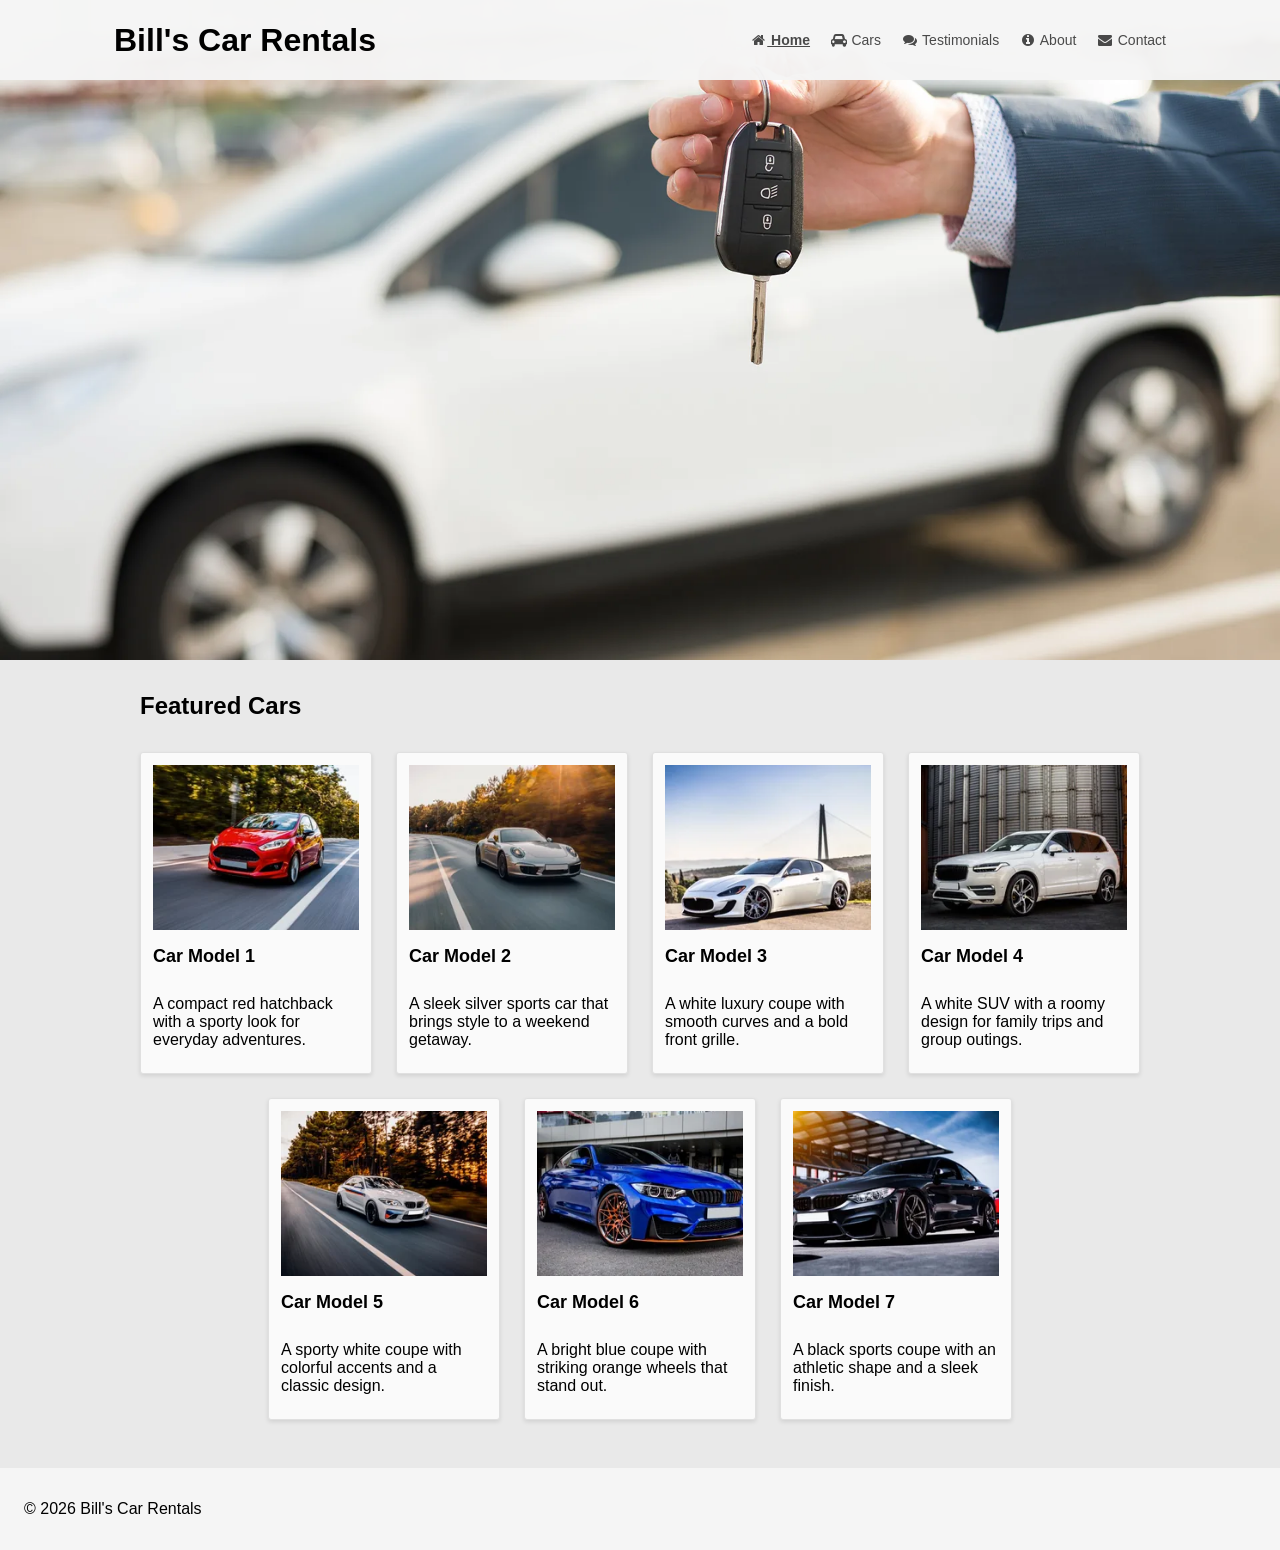
==== index.html @ f3f2e4a2 "Group navigation icons and labels under shared nav-link class" ====
<!DOCTYPE html>
<html lang="en">

<head>
   <meta charset="utf-8">
   <meta name="viewport" content="width=device-width, initial-scale=1.0">
   <meta name="description" content="Bill's Car Rentals">
   <meta name="author" content="Bill Walbuck">
   <title>Bill's Car Rentals</title>
   <link rel="stylesheet" href="https://cdnjs.cloudflare.com/ajax/libs/font-awesome/4.7.0/css/font-awesome.min.css">
   <link rel="stylesheet" href="styles.css">
</head>

<body>
   <section class="hero" aria-labelledby="site-title">
   <header class="site-header">
      <div class="hero-top">
         <h1 id="site-title"><a href="index.html">Bill's Car Rentals</a></h1>
         <nav class="site-nav" aria-label="Main navigation">
            <input class="nav-check" type="checkbox" id="nav-check" aria-label="Show navigation menu" aria-controls="nav-links">
            <label class="nav-toggle" for="nav-check" title="Toggle navigation menu">
               <i class="fa fa-bars" aria-hidden="true"></i>
               <i class="fa fa-times" aria-hidden="true"></i>
            </label>
            <div class="nav-links" id="nav-links">
               <a class="nav-link" href="index.html" aria-current="page"><i class="fa fa-home" aria-hidden="true"></i> Home</a>
               <a class="nav-link" href="cars.html"><i class="fa fa-car" aria-hidden="true"></i> Cars</a>
               <a class="nav-link" href="testimonials.html"><i class="fa fa-comments" aria-hidden="true"></i> Testimonials</a>
               <a class="nav-link" href="about.html"><i class="fa fa-info-circle" aria-hidden="true"></i> About</a>
               <a class="nav-link" href="contact.html"><i class="fa fa-envelope" aria-hidden="true"></i> Contact</a>
            </div>
         </nav>
      </div>
   </header>
   </section>

   <main>
      <section class="featured-cars" aria-labelledby="featured-title">
         <h2 id="featured-title">Featured Cars</h2>
         <div class="car-list">
            <article class="car-card">
               <picture>
                  <source media="(min-width: 601px)" type="image/webp"
                     srcset="images/responsive/car_1-240.webp 240w, images/responsive/car_1-320.webp 320w, images/responsive/car_1-400.webp 400w, images/responsive/car_1-500.webp 500w"
                     sizes="206px">
                  <source type="image/webp"
                     srcset="images/responsive/car_1-240.webp 240w, images/responsive/car_1-320.webp 320w, images/responsive/car_1-400.webp 400w, images/responsive/car_1-500.webp 500w"
                     sizes="(max-width: 307px) calc(100vw - 74px), 234px">
                  <img src="images/car_1.jpg" alt="Red hatchback driving along a tree-lined road" width="500" height="400" loading="lazy">
               </picture>
               <h3>Car Model 1</h3>
               <p>A compact red hatchback with a sporty look for everyday adventures.</p>
            </article>
            <article class="car-card">
               <picture>
                  <source media="(min-width: 601px)" type="image/webp"
                     srcset="images/responsive/car_2-240.webp 240w, images/responsive/car_2-320.webp 320w, images/responsive/car_2-400.webp 400w, images/responsive/car_2-500.webp 500w"
                     sizes="206px">
                  <source type="image/webp"
                     srcset="images/responsive/car_2-240.webp 240w, images/responsive/car_2-320.webp 320w, images/responsive/car_2-400.webp 400w, images/responsive/car_2-500.webp 500w"
                     sizes="(max-width: 307px) calc(100vw - 74px), 234px">
                  <img src="images/car_2.jpg" alt="Silver sports car on a winding road" width="500" height="400" loading="lazy">
               </picture>
               <h3>Car Model 2</h3>
               <p>A sleek silver sports car that brings style to a weekend getaway.</p>
            </article>
            <article class="car-card">
               <picture>
                  <source media="(min-width: 601px)" type="image/webp"
                     srcset="images/responsive/car_3-240.webp 240w, images/responsive/car_3-320.webp 320w, images/responsive/car_3-400.webp 400w, images/responsive/car_3-500.webp 500w"
                     sizes="206px">
                  <source type="image/webp"
                     srcset="images/responsive/car_3-240.webp 240w, images/responsive/car_3-320.webp 320w, images/responsive/car_3-400.webp 400w, images/responsive/car_3-500.webp 500w"
                     sizes="(max-width: 307px) calc(100vw - 74px), 234px">
                  <img src="images/car_3.jpg" alt="White sports coupe parked near a bridge" width="500" height="400" loading="lazy">
               </picture>
               <h3>Car Model 3</h3>
               <p>A white luxury coupe with smooth curves and a bold front grille.</p>
            </article>
            <article class="car-card">
               <picture>
                  <source media="(min-width: 601px)" type="image/webp"
                     srcset="images/responsive/car_4-240.webp 240w, images/responsive/car_4-320.webp 320w, images/responsive/car_4-400.webp 400w, images/responsive/car_4-500.webp 500w"
                     sizes="206px">
                  <source type="image/webp"
                     srcset="images/responsive/car_4-240.webp 240w, images/responsive/car_4-320.webp 320w, images/responsive/car_4-400.webp 400w, images/responsive/car_4-500.webp 500w"
                     sizes="(max-width: 307px) calc(100vw - 74px), 234px">
                  <img src="images/car_4.jpg" alt="White SUV parked outside a building" width="500" height="400" loading="lazy">
               </picture>
               <h3>Car Model 4</h3>
               <p>A white SUV with a roomy design for family trips and group outings.</p>
            </article>
            <article class="car-card">
               <picture>
                  <source media="(min-width: 601px)" type="image/webp"
                     srcset="images/responsive/car_5-240.webp 240w, images/responsive/car_5-320.webp 320w, images/responsive/car_5-400.webp 400w, images/responsive/car_5-500.webp 500w"
                     sizes="206px">
                  <source type="image/webp"
                     srcset="images/responsive/car_5-240.webp 240w, images/responsive/car_5-320.webp 320w, images/responsive/car_5-400.webp 400w, images/responsive/car_5-500.webp 500w"
                     sizes="(max-width: 307px) calc(100vw - 74px), 234px">
                  <img src="images/car_5.jpg" alt="White sports coupe driving through a forest" width="500" height="400" loading="lazy">
               </picture>
               <h3>Car Model 5</h3>
               <p>A sporty white coupe with colorful accents and a classic design.</p>
            </article>
            <article class="car-card">
               <picture>
                  <source media="(min-width: 601px)" type="image/webp"
                     srcset="images/responsive/car_6-240.webp 240w, images/responsive/car_6-320.webp 320w, images/responsive/car_6-400.webp 400w, images/responsive/car_6-500.webp 500w"
                     sizes="206px">
                  <source type="image/webp"
                     srcset="images/responsive/car_6-240.webp 240w, images/responsive/car_6-320.webp 320w, images/responsive/car_6-400.webp 400w, images/responsive/car_6-500.webp 500w"
                     sizes="(max-width: 307px) calc(100vw - 74px), 234px">
                  <img src="images/car_6.jpg" alt="Blue sports coupe with orange wheels" width="500" height="400" loading="lazy">
               </picture>
               <h3>Car Model 6</h3>
               <p>A bright blue coupe with striking orange wheels that stand out.</p>
            </article>
            <article class="car-card">
               <picture>
                  <source media="(min-width: 601px)" type="image/webp"
                     srcset="images/responsive/car_7-240.webp 240w, images/responsive/car_7-320.webp 320w, images/responsive/car_7-400.webp 400w, images/responsive/car_7-500.webp 500w"
                     sizes="206px">
                  <source type="image/webp"
                     srcset="images/responsive/car_7-240.webp 240w, images/responsive/car_7-320.webp 320w, images/responsive/car_7-400.webp 400w, images/responsive/car_7-500.webp 500w"
                     sizes="(max-width: 307px) calc(100vw - 74px), 234px">
                  <img src="images/car_7.jpg" alt="Black sports coupe parked at a racetrack" width="500" height="400" loading="lazy">
               </picture>
               <h3>Car Model 7</h3>
               <p>A black sports coupe with an athletic shape and a sleek finish.</p>
            </article>
         </div>
      </section>
   </main>
   <footer>
      <p>&copy; 2026 Bill's Car Rentals</p>
   </footer>

</body>

</html>
---- styles.css ----
img {
   max-width: 100%;
   height: auto;
}

body {
   font-family: Arial, Helvetica, sans-serif;
}

.nav-link {
   white-space: nowrap;
   color: rgba(0, 0, 0, 0.7);
   text-decoration: none;
}

.nav-link:hover {
   color: cadetblue;
   text-decoration: underline;
}

main p {
   font-size: 2rem;
   font-weight: bold;
}

* {
   box-sizing: border-box;
}

body {
   margin: 0;
}

.hero {
   min-height: 660px;
   background-color: #f5f5f5;
   background-image: url("images/responsive/hero_1-600.jpg");
   background-size: cover;
   background-position: center;
}

.hero-top {
   display: flex;
   justify-content: space-between;
   align-items: center;
   gap: 2rem;
   max-width: 1100px;
   margin: 0 auto;
   padding: 20px 24px;
}

.site-header h1 {
   margin: 0;
   font-size: 1.75rem;
   font-size: clamp(1.5rem, 1rem + 1.5vw, 2rem);
}

.nav-links {
   display: flex;
   flex-wrap: nowrap;
   justify-content: center;
   gap: 1.25rem;
}

.site-nav .nav-link {
   font-size: 0.875rem;
   font-size: clamp(0.8rem, 0.7rem + 0.3vw, 0.875rem);
}

.nav-link:focus-visible {
   color: cadetblue;
   text-decoration: underline;
   outline: 2px solid cadetblue;
   outline-offset: 4px;
}

.featured-cars {
   background-color: #e9e9e9;
   padding: 32px 24px 48px;
}

.featured-cars h2 {
   max-width: 1000px;
   margin: 0 auto 32px;
   font-size: 1.5rem;
}

.car-list {
   display: flex;
   flex-wrap: wrap;
   justify-content: center;
   gap: 24px;
   max-width: 1000px;
   margin: 0 auto;
}

.car-card {
   flex: 0 1 232px;
   padding: 12px;
   border: 1px solid #e0e0e0;
   border-radius: 3px;
   background-color: #fafafa;
   box-shadow: 0 2px 4px rgba(0, 0, 0, 0.1);
}

.car-card picture {
   display: block;
}

.car-card img {
   display: block;
   width: 100%;
   height: auto;
}

.car-card h3 {
   margin: 16px 0 28px;
   font-size: 1.125rem;
}

.car-card p {
   margin: 0 0 12px;
   font-size: 1rem;
   font-weight: normal;
}

footer {
   padding: 16px 24px;
}

@media (max-width: 600px) {
   .hero {
      min-height: 660px;
      background-position: left center;
   }

   .hero-top {
      flex-direction: column;
      gap: 28px;
      padding-top: 24px;
      text-align: center;
   }

   .nav-links {
      gap: 0;
   }

   .car-list {
      flex-direction: column;
      align-items: center;
   }

   .car-card {
      flex: 0 1 auto;
      width: 260px;
      max-width: 100%;
   }
}

@media (min-width: 601px) and (max-width: 767px) {
   .hero-top {
      flex-direction: column;
      text-align: center;
   }
}

@media (min-width: 600px) {
   .hero {
      background-image: url("images/responsive/hero_1-768.jpg");
   }
}

@media (min-width: 768px) {
   .hero {
      background-image: url("images/responsive/hero_1-992.jpg");
   }
}

@media (min-width: 992px) {
   .hero {
      background-image: url("images/responsive/hero_1-1200.jpg");
   }
}

@media (min-width: 1200px) {
   .hero {
      background-image: url("images/responsive/hero_1-1920.jpg");
   }
}

@supports (background-image: image-set(url("images/responsive/hero_1-600.webp") type("image/webp"))) {
   .hero {
      background-image: image-set(
         url("images/responsive/hero_1-600.webp") type("image/webp"),
         url("images/responsive/hero_1-600.jpg") type("image/jpeg")
      );
   }
   @media (min-width: 600px) {
      .hero {
         background-image: image-set(
            url("images/responsive/hero_1-768.webp") type("image/webp"),
            url("images/responsive/hero_1-768.jpg") type("image/jpeg")
         );
      }
   }
   @media (min-width: 768px) {
      .hero {
         background-image: image-set(
            url("images/responsive/hero_1-992.webp") type("image/webp"),
            url("images/responsive/hero_1-992.jpg") type("image/jpeg")
         );
      }
   }
   @media (min-width: 992px) {
      .hero {
         background-image: image-set(
            url("images/responsive/hero_1-1200.webp") type("image/webp"),
            url("images/responsive/hero_1-1200.jpg") type("image/jpeg")
         );
      }
   }
   @media (min-width: 1200px) {
      .hero {
         background-image: image-set(
            url("images/responsive/hero_1-1920.webp") type("image/webp"),
            url("images/responsive/hero_1-1920.jpg") type("image/jpeg")
         );
      }
   }
}

.site-header {
   background-color: rgba(245, 245, 245, 0.96);
}

.site-header h1 a {
   color: inherit;
   text-decoration: none;
}

.site-nav .nav-link {
   display: block;
   padding: 12px 0;
}

.site-nav .nav-link[aria-current="page"] {
   font-weight: bold;
   text-decoration: underline;
}

.site-nav .fa {
   width: 1.25em;
   text-align: center;
}

.nav-check {
   display: none;
}

.nav-toggle {
   display: none;
   padding: 10px 16px;
   border: 1px solid #555;
   border-radius: 4px;
   background: #fff;
   color: #333;
   font: inherit;
   cursor: pointer;
}

.nav-toggle:hover {
   background-color: #e9e9e9;
}

.nav-check:focus-visible + .nav-toggle {
   outline: 2px solid cadetblue;
   outline-offset: 4px;
}

.page-content {
   max-width: 1100px;
   min-height: 50vh;
   margin: 0 auto;
   padding: 32px 24px;
}

footer {
   background-color: #f5f5f5;
}

@media (min-width: 601px) and (max-width: 991px) {
   .hero-top {
      flex-direction: column;
      gap: 12px;
      text-align: center;
   }
}

@media (max-width: 600px) {
   .hero-top {
      position: relative;
      flex-direction: row;
      align-items: center;
      gap: 16px;
      text-align: left;
   }

   .site-header h1 {
      min-width: 0;
   }

   .site-nav {
      flex: 0 0 auto;
      margin-left: auto;
   }

   .nav-check {
      display: block;
      position: absolute;
      width: 1px;
      height: 1px;
      overflow: hidden;
      clip-path: inset(50%);
      white-space: nowrap;
   }

   .nav-toggle {
      display: inline-flex;
      align-items: center;
      justify-content: center;
      width: 44px;
      height: 44px;
      padding: 0;
   }

   .nav-links {
      display: none;
      flex-direction: column;
      align-items: stretch;
      position: absolute;
      top: 100%;
      right: 24px;
      z-index: 10;
      width: 240px;
      max-width: calc(100% - 48px);
      margin-top: 0;
      border: 1px solid #ddd;
      border-radius: 4px;
      background-color: #f5f5f5;
      box-shadow: 0 4px 8px rgba(0, 0, 0, 0.15);
      text-align: left;
   }

   .nav-check:checked ~ .nav-links {
      display: flex;
   }

   .site-nav .nav-link {
      padding: 12px 16px;
   }
}

.nav-toggle .fa-times {
   display: none;
}

.nav-check:checked + .nav-toggle .fa-bars {
   display: none;
}

.nav-check:checked + .nav-toggle .fa-times {
   display: inline-block;
}
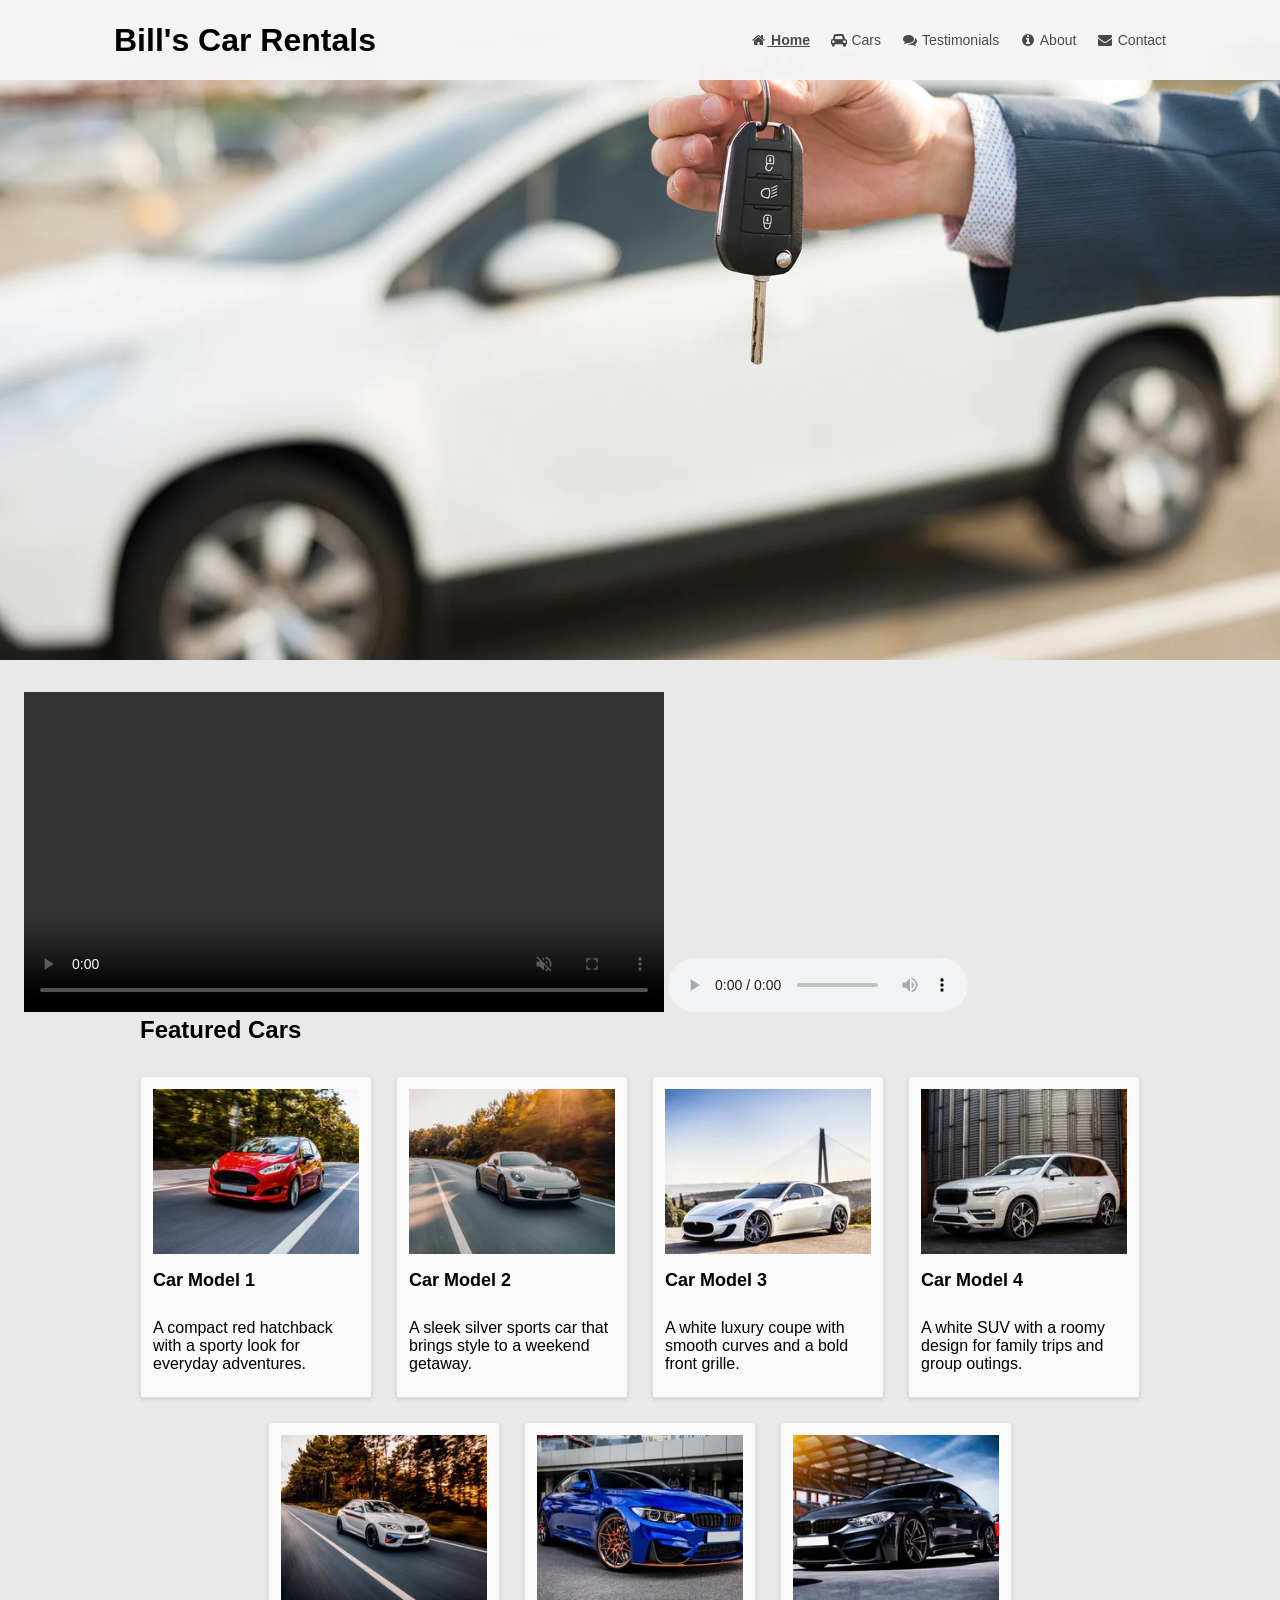
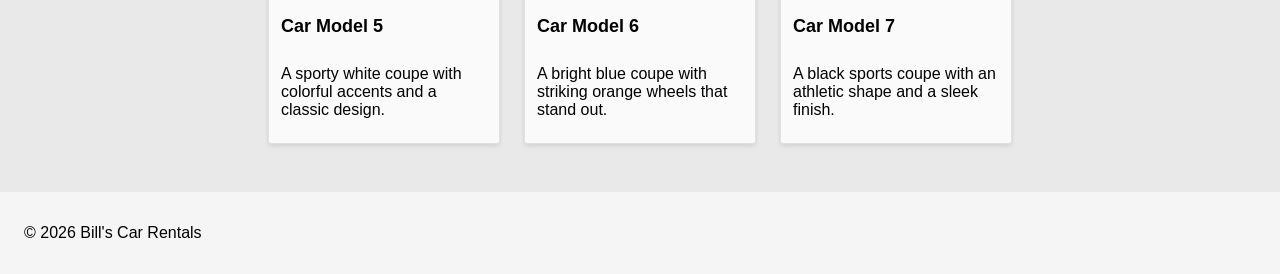
==== commit cf2d7a51: "Embed Lab 9 driving media" ====
--- a/index.html
+++ b/index.html
@@ -4,7 +4,7 @@
 <head>
    <meta charset="utf-8">
    <meta name="viewport" content="width=device-width, initial-scale=1.0">
-   <meta name="description" content="Bill's Car Rentals">
+   <meta name="description" content="SWDV-116 Lab 9">
    <meta name="author" content="Bill Walbuck">
    <title>Bill's Car Rentals</title>
    <link rel="stylesheet" href="https://cdnjs.cloudflare.com/ajax/libs/font-awesome/4.7.0/css/font-awesome.min.css">
@@ -36,6 +36,15 @@
 
    <main>
       <section class="featured-cars" aria-labelledby="featured-title">
+         <video controls autoplay muted playsinline width="640" aria-label="Driving video with subtitles">
+            <source src="DrivingVideo.mp4" type="video/mp4">
+            <track kind="subtitles" src="subtitles.vtt" srclang="en" label="English" default>
+            Your browser does not support the video element.
+         </video>
+         <audio controls autoplay preload="auto" aria-label="Driving music">
+            <source src="DrivingMusic.mp4" type="audio/mp4">
+            Your browser does not support the audio element.
+         </audio>
          <h2 id="featured-title">Featured Cars</h2>
          <div class="car-list">
             <article class="car-card">
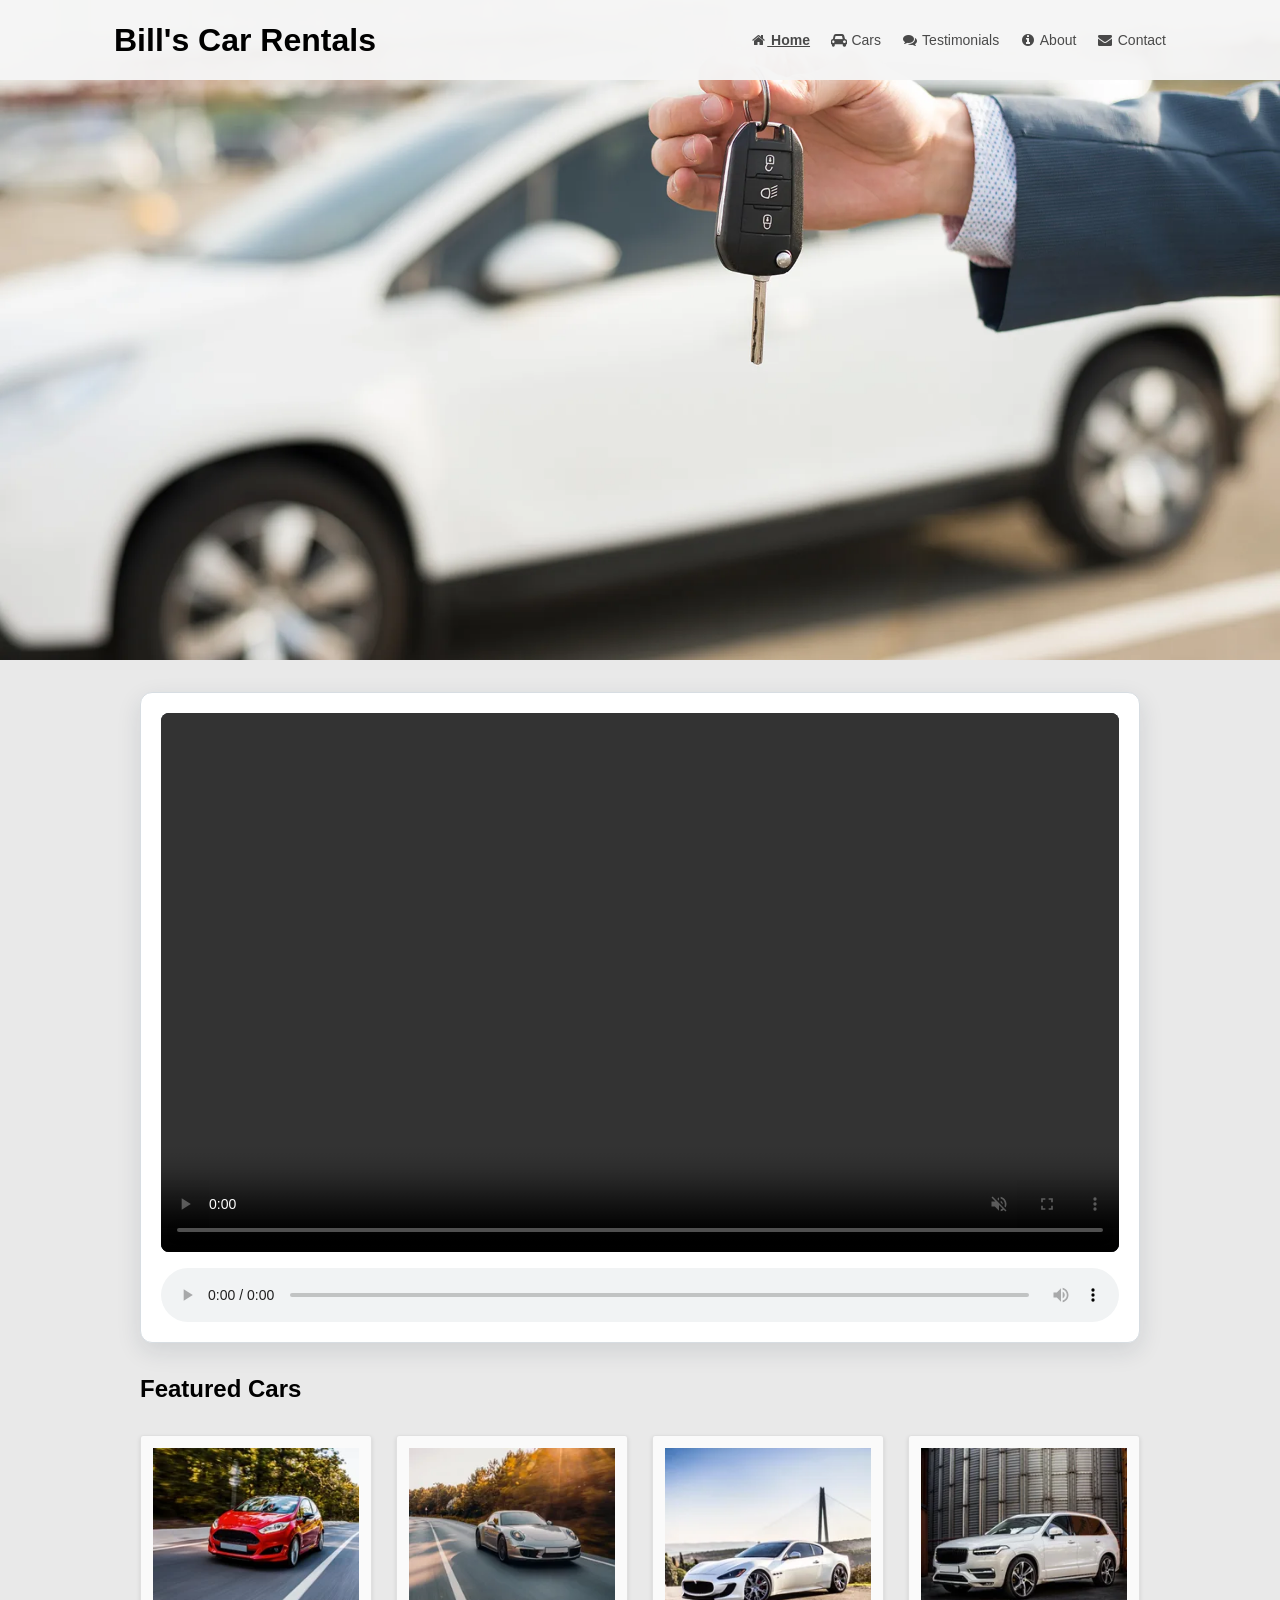
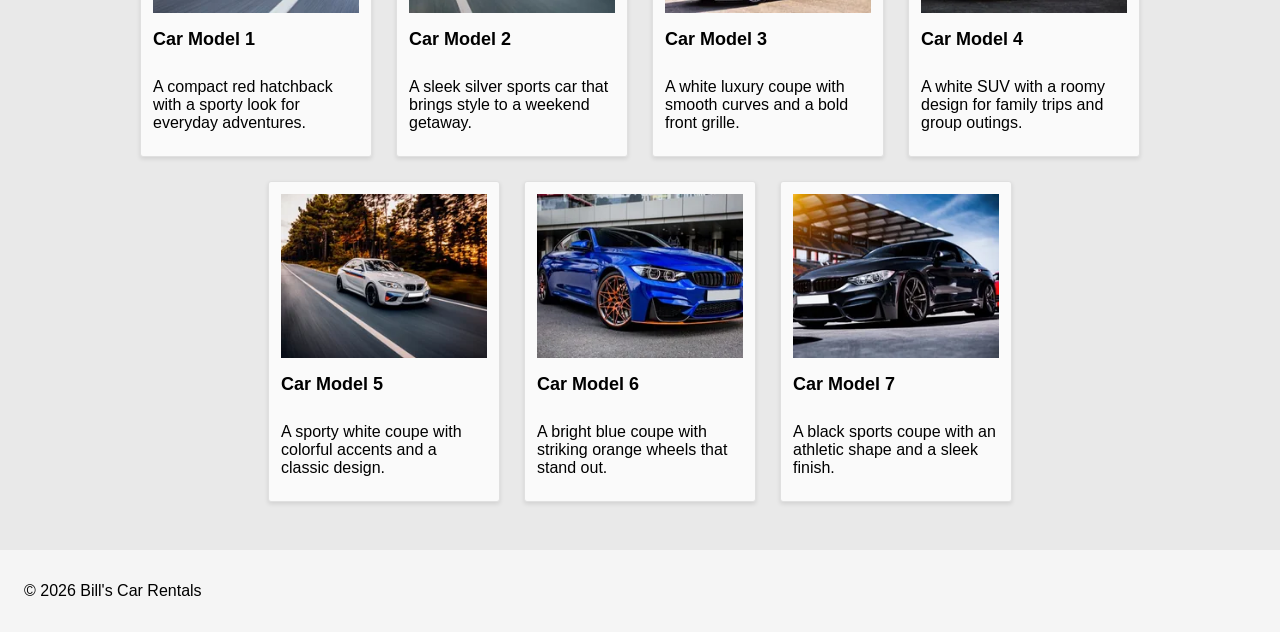
==== commit 42a90ba2: "Style and center the media players" ====
--- a/index.html
+++ b/index.html
@@ -36,15 +36,17 @@
 
    <main>
       <section class="featured-cars" aria-labelledby="featured-title">
-         <video controls autoplay muted playsinline width="640" aria-label="Driving video with subtitles">
-            <source src="DrivingVideo.mp4" type="video/mp4">
-            <track kind="subtitles" src="subtitles.vtt" srclang="en" label="English" default>
-            Your browser does not support the video element.
-         </video>
-         <audio controls autoplay preload="auto" aria-label="Driving music">
-            <source src="DrivingMusic.mp4" type="audio/mp4">
-            Your browser does not support the audio element.
-         </audio>
+         <div class="media-showcase" aria-label="Featured driving video and music">
+            <video controls autoplay muted playsinline aria-label="Driving video with subtitles">
+               <source src="DrivingVideo.mp4" type="video/mp4">
+               <track kind="subtitles" src="subtitles.vtt" srclang="en" label="English" default>
+               Your browser does not support the video element.
+            </video>
+            <audio controls autoplay preload="auto" aria-label="Driving music">
+               <source src="DrivingMusic.mp4" type="audio/mp4">
+               Your browser does not support the audio element.
+            </audio>
+         </div>
          <h2 id="featured-title">Featured Cars</h2>
          <div class="car-list">
             <article class="car-card">
--- a/styles.css
+++ b/styles.css
@@ -77,6 +77,37 @@
 .featured-cars {
    background-color: #e9e9e9;
    padding: 32px 24px 48px;
+}
+
+.media-showcase {
+   display: flex;
+   flex-direction: column;
+   align-items: center;
+   gap: 16px;
+   max-width: 1000px;
+   margin: 0 auto 32px;
+   padding: 20px;
+   border: 1px solid #d7dde2;
+   border-radius: 12px;
+   background-color: #fff;
+   box-shadow: 0 8px 24px rgba(23, 42, 58, 0.12);
+}
+
+.media-showcase video {
+   display: block;
+   width: 100%;
+   max-width: 960px;
+   height: auto;
+   aspect-ratio: 16 / 9;
+   object-fit: cover;
+   border-radius: 8px;
+   background-color: #101820;
+}
+
+.media-showcase audio {
+   display: block;
+   width: 100%;
+   max-width: 960px;
 }
 
 .featured-cars h2 {
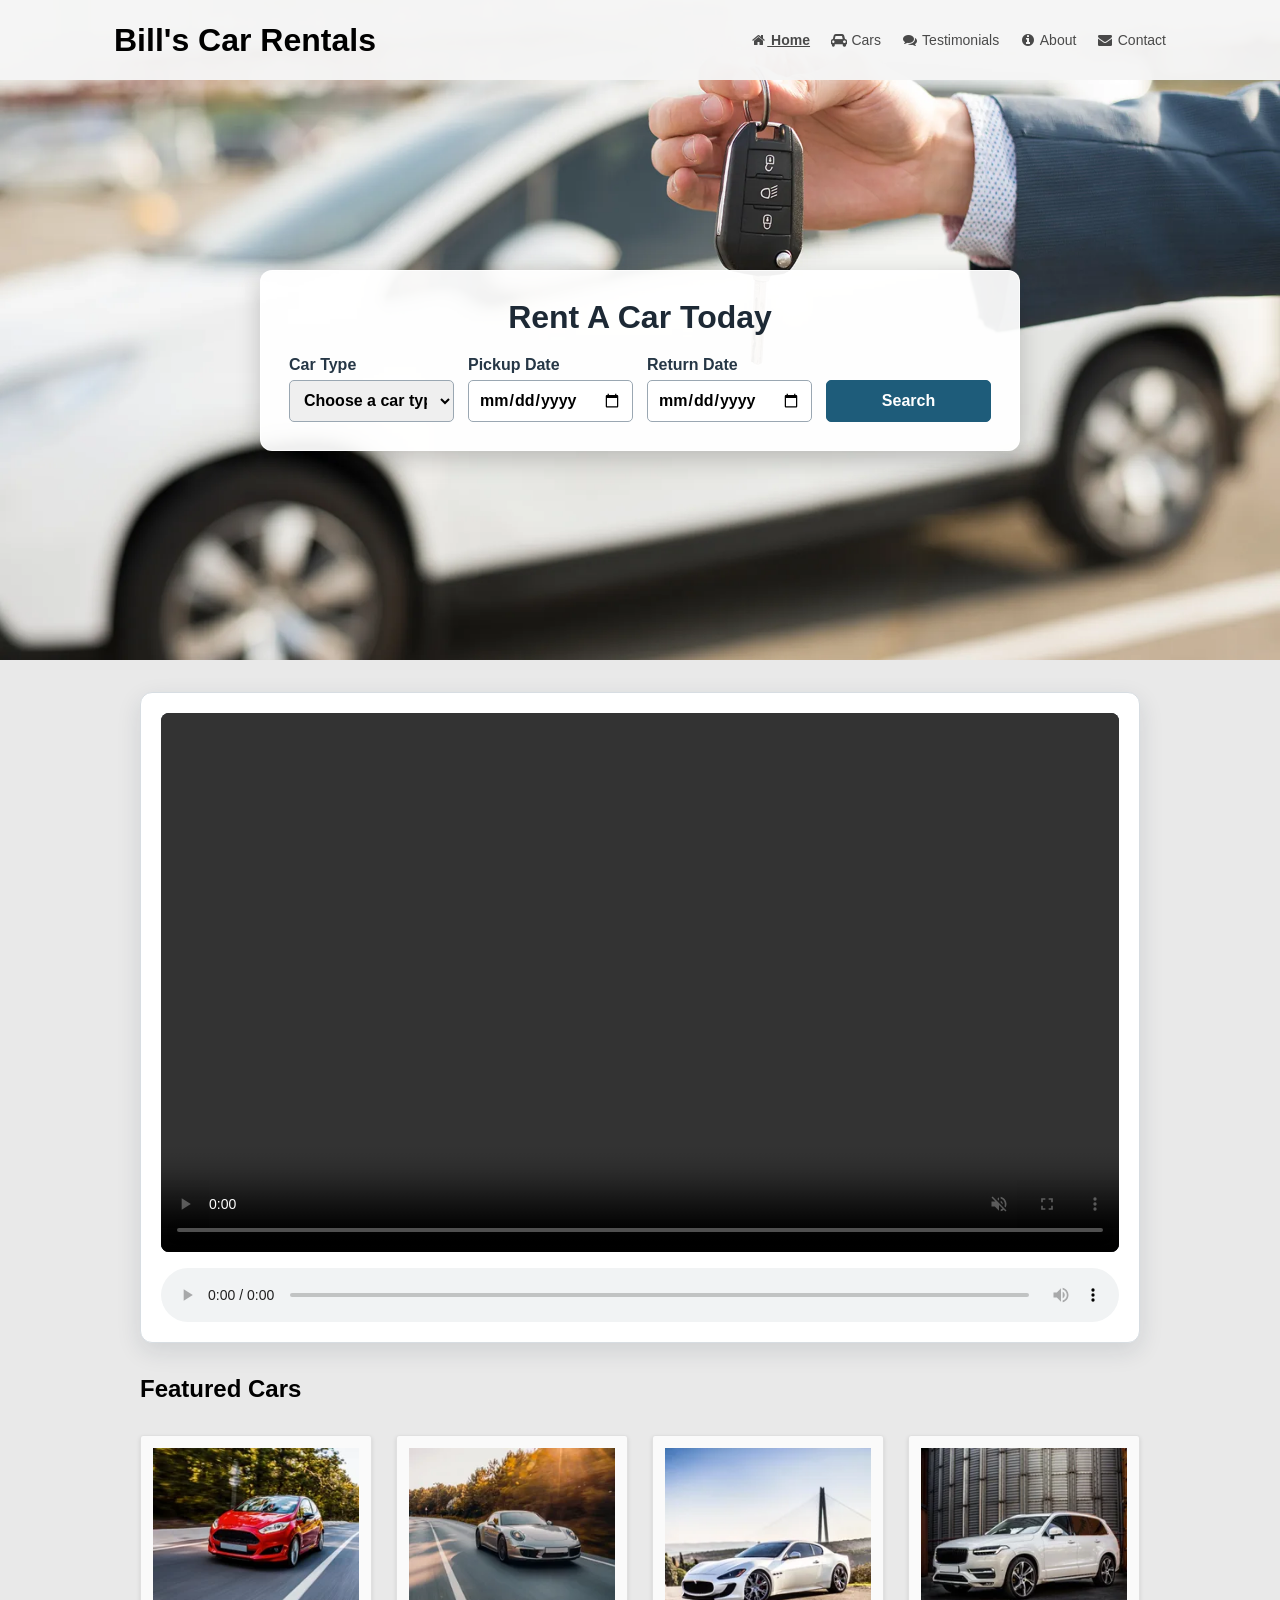
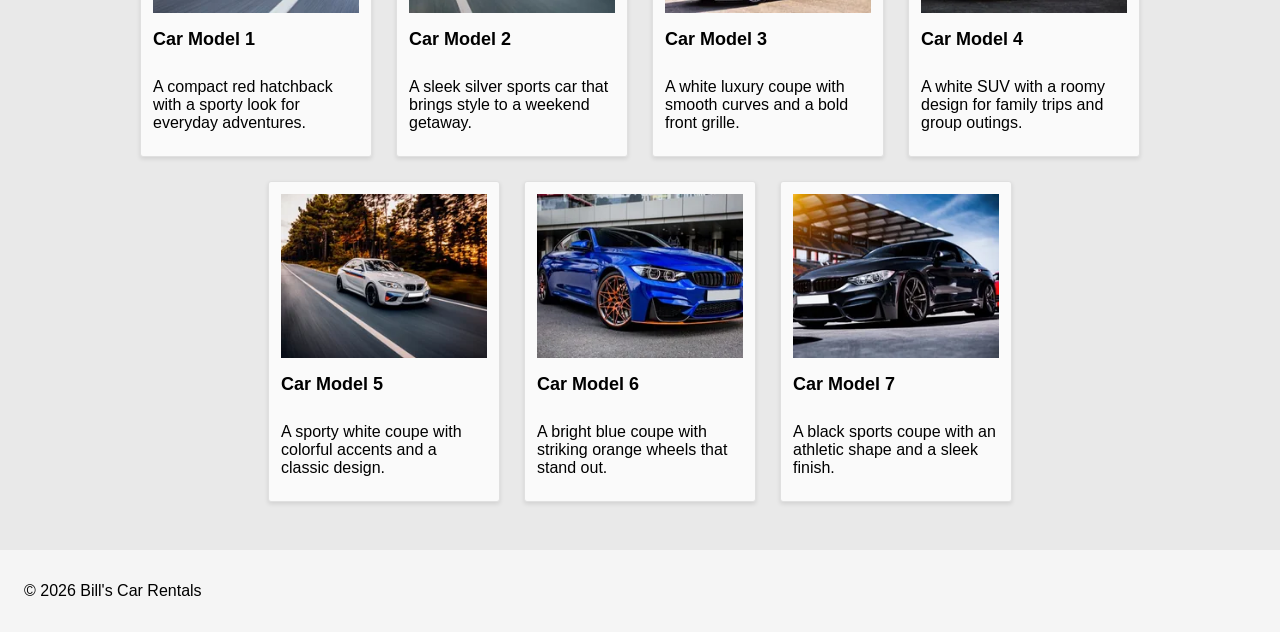
==== commit 00ca362c: "Add rental search form to lab 10 hero" ====
--- a/index.html
+++ b/index.html
@@ -4,7 +4,7 @@
 <head>
    <meta charset="utf-8">
    <meta name="viewport" content="width=device-width, initial-scale=1.0">
-   <meta name="description" content="SWDV-116 Lab 9">
+   <meta name="description" content="SWDV-116 Lab 10">
    <meta name="author" content="Bill Walbuck">
    <title>Bill's Car Rentals</title>
    <link rel="stylesheet" href="https://cdnjs.cloudflare.com/ajax/libs/font-awesome/4.7.0/css/font-awesome.min.css">
@@ -32,6 +32,28 @@
          </nav>
       </div>
    </header>
+      <div class="hero-search">
+         <h2>Rent A Car Today</h2>
+         <form class="rental-search-form" action="cars.html" method="GET">
+            <label for="type">Car Type
+               <select id="type" name="type" required>
+                  <option value="" disabled selected>Choose a car type</option>
+                  <option value="sedan">Sedan</option>
+                  <option value="suv">SUV</option>
+                  <option value="coupe">Coupe</option>
+                  <option value="convertible">Convertible</option>
+                  <option value="minivan">Minivan</option>
+               </select>
+            </label>
+            <label for="pickup">Pickup Date
+               <input id="pickup" type="date" name="pickup" required>
+            </label>
+            <label for="return">Return Date
+               <input id="return" type="date" name="return" required>
+            </label>
+            <button type="submit">Search</button>
+         </form>
+      </div>
    </section>
 
    <main>
--- a/styles.css
+++ b/styles.css
@@ -32,11 +32,69 @@
 }
 
 .hero {
+   position: relative;
+   display: flex;
+   align-items: center;
+   justify-content: center;
    min-height: 660px;
+   padding: 100px 24px 40px;
    background-color: #f5f5f5;
    background-image: url("images/responsive/hero_1-600.jpg");
    background-size: cover;
    background-position: center;
+}
+
+.hero-search {
+   width: min(760px, 100%);
+   padding: 28px;
+   border: 1px solid rgba(255, 255, 255, 0.75);
+   border-radius: 12px;
+   background-color: rgba(255, 255, 255, 0.94);
+   box-shadow: 0 8px 24px rgba(0, 0, 0, 0.2);
+}
+
+.hero-search h2 {
+   margin: 0 0 20px;
+   color: #1d2935;
+   font-size: clamp(1.5rem, 1.2rem + 1.5vw, 2rem);
+   text-align: center;
+}
+
+.rental-search-form {
+   display: grid;
+   grid-template-columns: repeat(4, minmax(0, 1fr));
+   align-items: end;
+   gap: 14px;
+}
+
+.rental-search-form label {
+   display: grid;
+   gap: 6px;
+   color: #263746;
+   font-weight: bold;
+}
+
+.rental-search-form select,
+.rental-search-form input,
+.rental-search-form button {
+   min-height: 42px;
+   width: 100%;
+   padding: 8px 10px;
+   border: 1px solid #9aa7b2;
+   border-radius: 5px;
+   font: inherit;
+}
+
+.rental-search-form button {
+   border-color: #1e5c7a;
+   background-color: #1e5c7a;
+   color: #fff;
+   font-weight: bold;
+   cursor: pointer;
+}
+
+.rental-search-form button:hover {
+   background-color: #17455c;
 }
 
 .hero-top {
@@ -165,6 +223,18 @@
       background-position: left center;
    }
 
+   .hero-search {
+      padding: 22px;
+   }
+
+   .rental-search-form {
+      grid-template-columns: repeat(2, minmax(0, 1fr));
+   }
+
+   .rental-search-form button {
+      grid-column: 1 / -1;
+   }
+
    .hero-top {
       flex-direction: column;
       gap: 28px;
@@ -261,6 +331,10 @@
 }
 
 .site-header {
+   position: absolute;
+   top: 0;
+   left: 0;
+   width: 100%;
    background-color: rgba(245, 245, 245, 0.96);
 }
 
